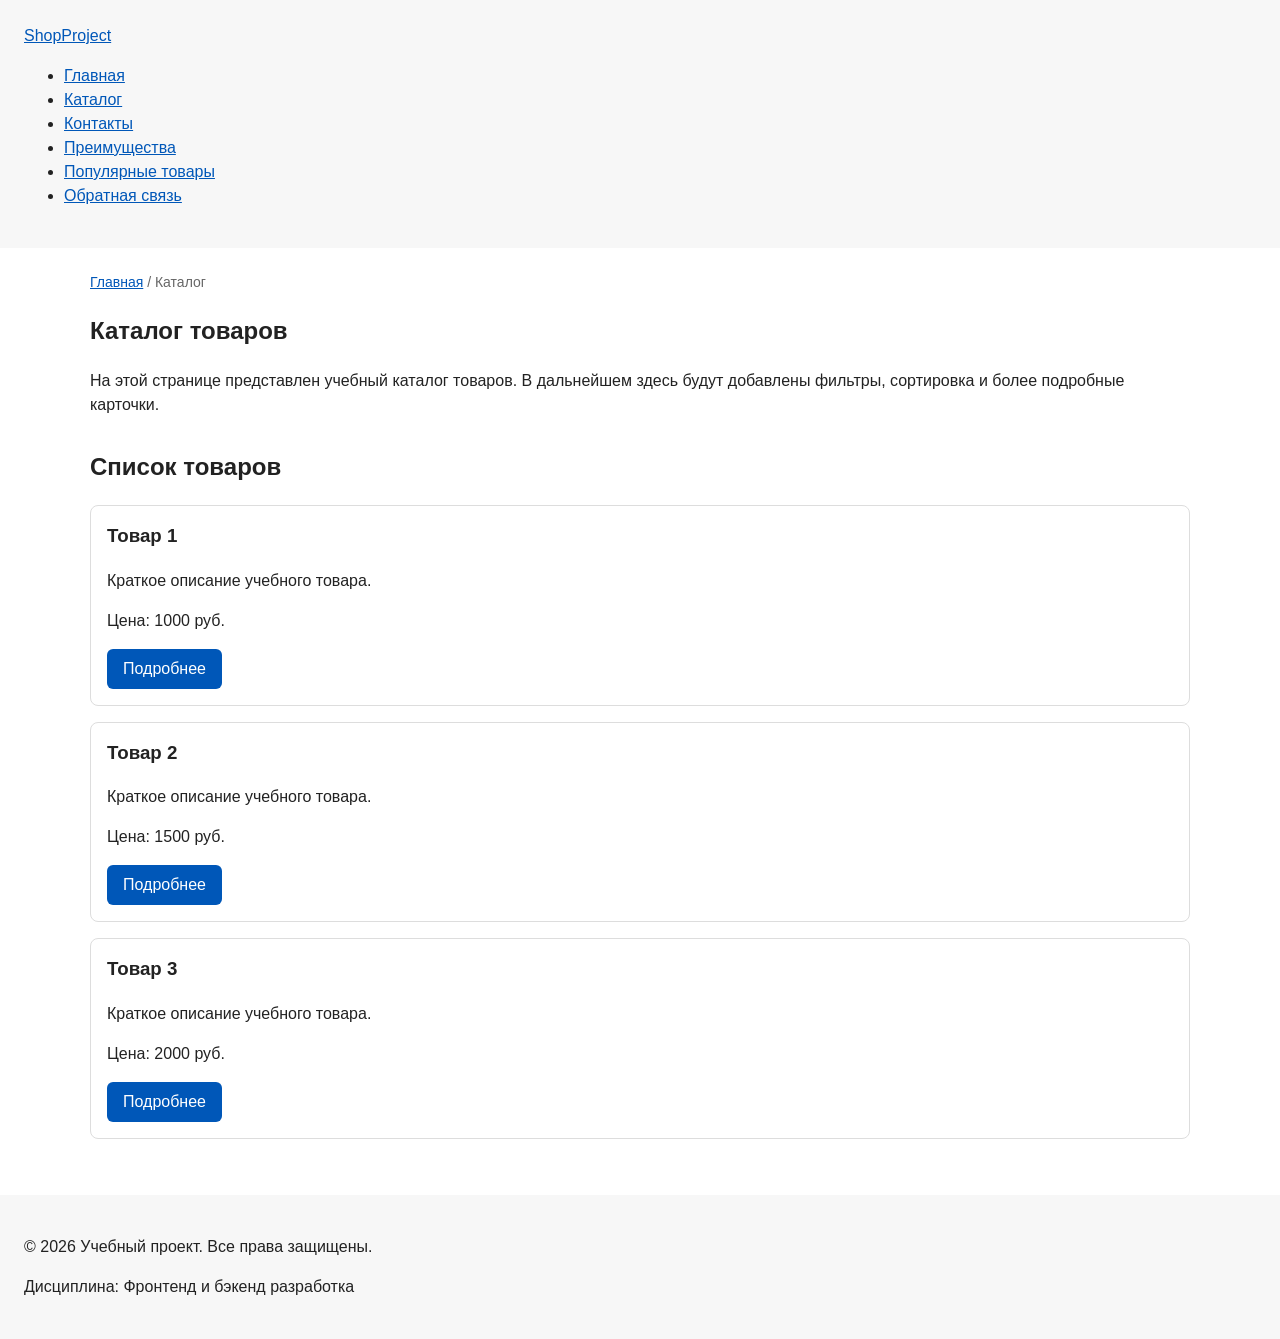
==== catalog.html @ 18386400 "feat: add multi-page structure navigation and anchors" ====
<!DOCTYPE html>
<html lang="ru">
<head>
  <meta charset="UTF-8">
  <meta name="viewport" content="width=device-width, initial-scale=1.0">
  <meta name="description" content="Каталог товаров учебного интернет-магазина.">
  <title>Каталог товаров — Учебный интернет-магазин</title>
  <link rel="stylesheet" href="css/style.css">
  <meta property="og:type" content="website">
<meta property="og:title" content="Учебный интернет-магазин">
<meta property="og:description" content="Учебный frontend-проект интернет-магазина.">
<meta property="og:image" content="https://vovelio.github.io/kr1-html-css-shop/images/preview.jpg">

</head>
<body>
  <header>
    <div class="site-header">
      <a class="site-logo" href="index.html">ShopProject</a>

      <nav class="site-nav" aria-label="Основная навигация">
        <ul class="site-nav__list">
          <li><a href="index.html">Главная</a></li>
          <li><a href="catalog.html">Каталог</a></li>
          <li><a href="contacts.html">Контакты</a></li>
          <li><a href="index.html#advantages">Преимущества</a></li>
          <li><a href="index.html#popular">Популярные товары</a></li>
          <li><a href="index.html#contacts">Обратная связь</a></li>
        </ul>
      </nav>
    </div>
  </header>

  <main>
    <nav class="breadcrumbs" aria-label="Хлебные крошки">
      <a href="index.html">Главная</a>
      <span>Каталог</span>
    </nav>

    <section class="section">
      <h1>Каталог товаров</h1>
      <p>
        На этой странице представлен учебный каталог товаров.
        В дальнейшем здесь будут добавлены фильтры, сортировка и более
        подробные карточки.
      </p>
    </section>

    <section class="section">
      <h2>Список товаров</h2>

      <article class="product-card">
        <h3>Товар 1</h3>
        <p>Краткое описание учебного товара.</p>
        <p>Цена: 1000 руб.</p>
        <a class="button" href="index.html#popular">Подробнее</a>
      </article>

      <article class="product-card">
        <h3>Товар 2</h3>
        <p>Краткое описание учебного товара.</p>
        <p>Цена: 1500 руб.</p>
        <a class="button" href="index.html#popular">Подробнее</a>
      </article>

      <article class="product-card">
        <h3>Товар 3</h3>
        <p>Краткое описание учебного товара.</p>
        <p>Цена: 2000 руб.</p>
        <a class="button" href="index.html#popular">Подробнее</a>
      </article>
    </section>
  </main>

  <footer>
    <p>&copy; 2026 Учебный проект. Все права защищены.</p>
    <p>Дисциплина: Фронтенд и бэкенд разработка</p>
  </footer>
</body>
</html>
---- css/style.css ----
/* ===============================
   1. Переменные проекта
   =============================== */

:root {
  /* Основные цвета проекта */
  --color-bg: #ffffff;
  --color-text: #222222;
  --color-muted: #666666;
  --color-primary: #0057b8;
  --color-primary-dark: #003f86;
  --color-border: #dddddd;
  --color-surface: #f7f7f7;
  --color-surface-accent: #eef5ff;
  --color-danger: #b00020;
  --color-success: #168a2f;
  --color-success-bg: #eefaf0;
  --color-white: #ffffff;

  /* Отступы */
  --space-xs: 4px;
  --space-sm: 8px;
  --space-md: 16px;
  --space-lg: 24px;
  --space-xl: 32px;

  /* Скругления */
  --radius-sm: 6px;
  --radius-md: 8px;
  --radius-lg: 12px;

  /* Размеры */
  --container-width: 1100px;
}


/* ===============================
   2. Базовые стили
   =============================== */

* {
  box-sizing: border-box;
}

body {
  margin: 0;
  font-family: Arial, sans-serif;
  line-height: 1.5;
  color: var(--color-text);
  background-color: var(--color-bg);
}

header,
main,
footer {
  padding: var(--space-lg);
}

header {
  background-color: var(--color-surface);
}

footer {
  background-color: var(--color-surface);
}

.breadcrumbs {
  max-width: var(--container-width);
  margin: 0 auto var(--space-md);
  font-size: 14px;
  color: var(--color-muted);
}

.breadcrumbs a {
  color: var(--color-primary);
}

.breadcrumbs span::before {
  content: " / ";
  color: var(--color-muted);
}

:target {
  outline: 2px dashed var(--color-primary);
  outline-offset: 4px;
}


/* ===============================
   3. Общие элементы интерфейса
   =============================== */

a {
  color: var(--color-primary);
}

a:hover {
  color: var(--color-primary-dark);
}

a:focus-visible {
  outline: 2px solid var(--color-primary);
  outline-offset: 3px;
}

.button {
  display: inline-block;
  padding: var(--space-sm) var(--space-md);
  color: var(--color-white);
  background-color: var(--color-primary);
  text-decoration: none;
  border: none;
  border-radius: var(--radius-sm);
  cursor: pointer;
}

.button:hover {
  background-color: var(--color-primary-dark);
}

.button:focus-visible {
  outline: 2px solid var(--color-primary);
  outline-offset: 3px;
}

.button:disabled {
  opacity: 0.6;
  cursor: not-allowed;
}


/* ===============================
   4. Компоненты страницы
   =============================== */

.hero {
  max-width: var(--container-width);
  margin: 0 auto var(--space-xl);
  padding: var(--space-xl) var(--space-lg);
  background-color: var(--color-surface-accent);
  border-radius: var(--radius-lg);
}

.section {
  max-width: var(--container-width);
  margin: 0 auto var(--space-xl);
}

.section h2 {
  margin-top: 0;
}

.product-card {
  margin-bottom: var(--space-md);
  padding: var(--space-md);
  border: 1px solid var(--color-border);
  border-radius: var(--radius-md);
  background-color: var(--color-bg);
}

.product-card:hover {
  border-color: var(--color-primary);
}

.product-card h3 {
  margin-top: 0;
}
.aside-info {
  max-width: var(--container-width);
  margin: 0 auto var(--space-xl);
  padding: var(--space-md);
  border-left: 4px solid var(--color-primary);
  background-color: var(--color-surface);
}

html {
  scroll-behavior: smooth;
}


/* ===============================
   5. Форма и модальное окно
   =============================== */

.order-dialog {
  width: min(100% - 32px, 560px);
  padding: var(--space-lg);
  border: none;
  border-radius: var(--radius-lg);
}

.order-dialog::backdrop {
  background-color: rgba(0, 0, 0, 0.5);
}

.form-field {
  margin-bottom: var(--space-md);
}

.form-field label {
  display: block;
  margin-bottom: var(--space-xs);
}

.form-field input,
.form-field select,
.form-field textarea {
  width: 100%;
  padding: 10px 12px;
  border: 1px solid var(--color-border);
  border-radius: var(--radius-sm);
  font: inherit;
}

.form-field input[type="checkbox"] {
  width: auto;
}

.form-field small {
  display: block;
  margin-top: var(--space-xs);
  color: var(--color-muted);
}

.form-field input:hover,
.form-field select:hover,
.form-field textarea:hover {
  border-color: var(--color-primary);
}

.form-field input:focus-visible,
.form-field select:focus-visible,
.form-field textarea:focus-visible,
.form-actions button:focus-visible {
  outline: 2px solid var(--color-primary);
  outline-offset: 3px;
}

[aria-invalid="true"] {
  border-color: var(--color-danger);
}

.success-message {
  max-width: var(--container-width);
  margin: var(--space-lg) auto;
  padding: var(--space-md);
  border-left: 4px solid var(--color-success);
  background-color: var(--color-success-bg);
}
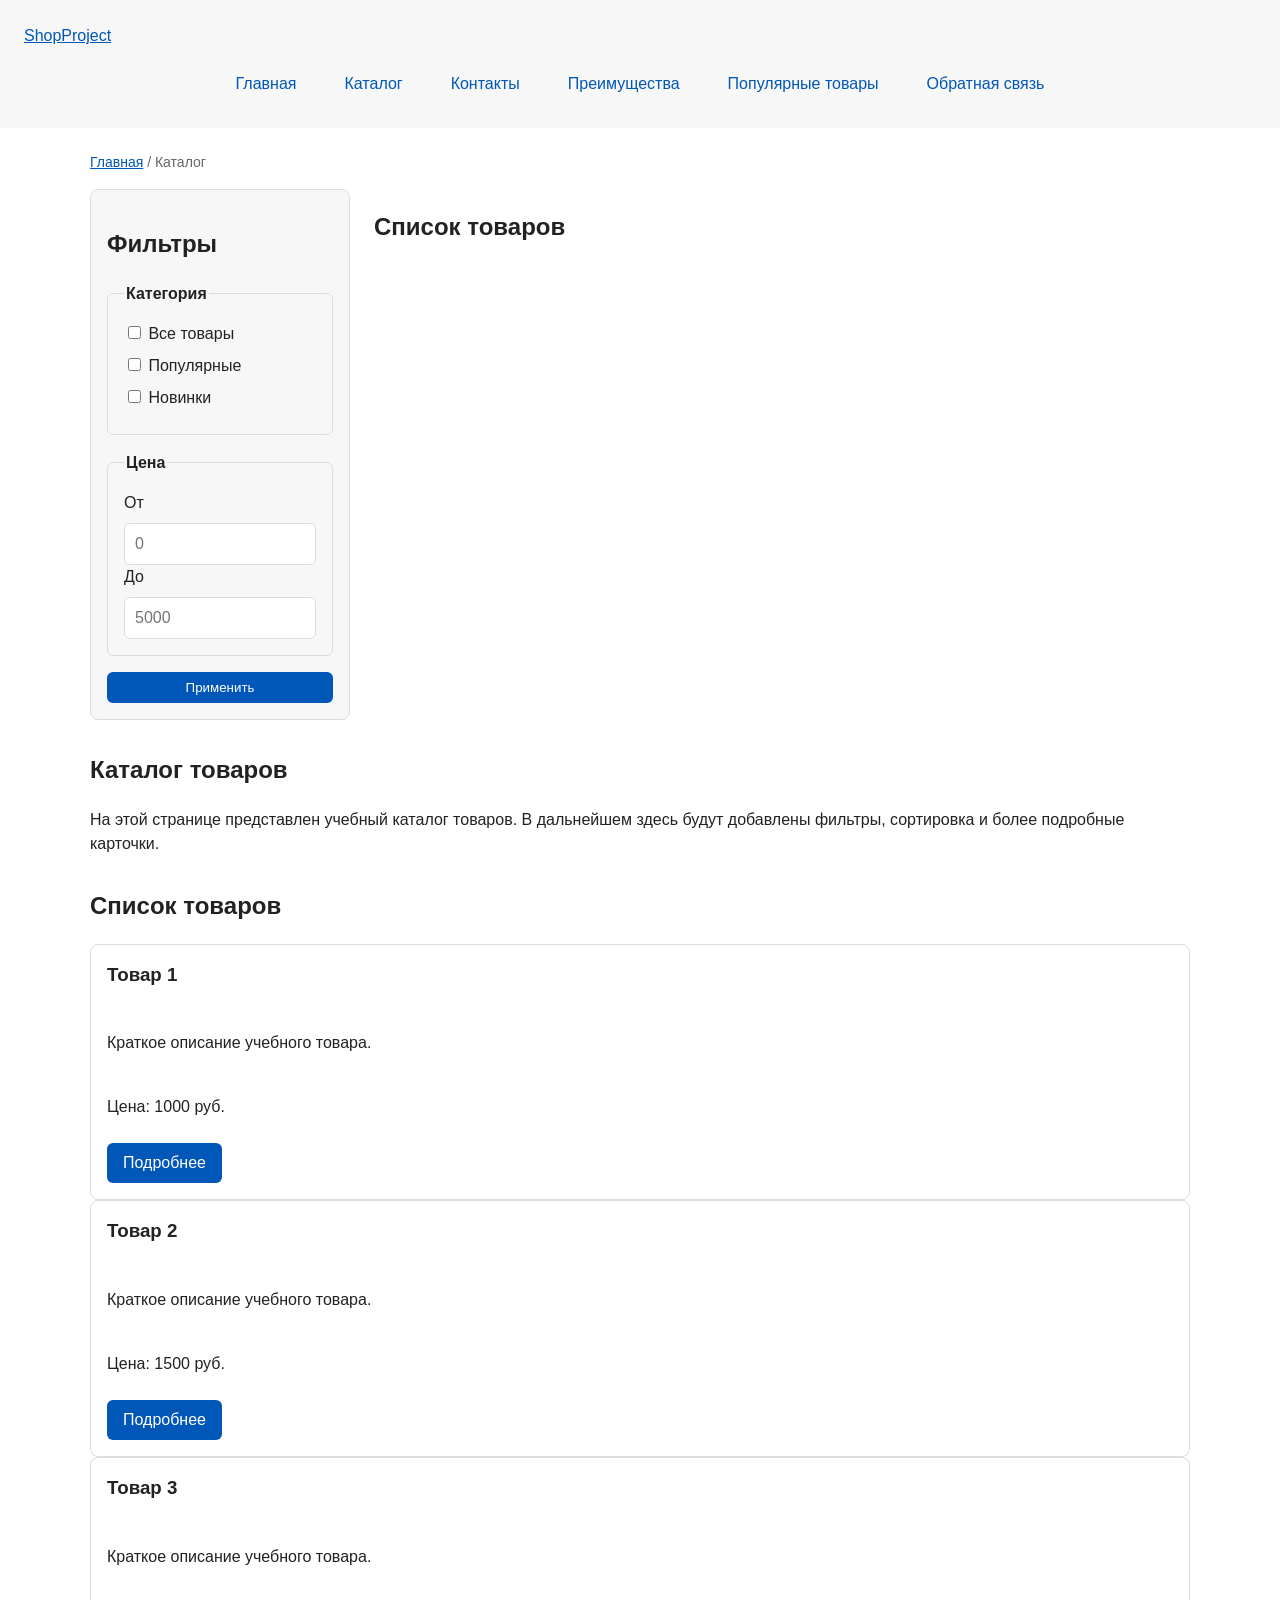
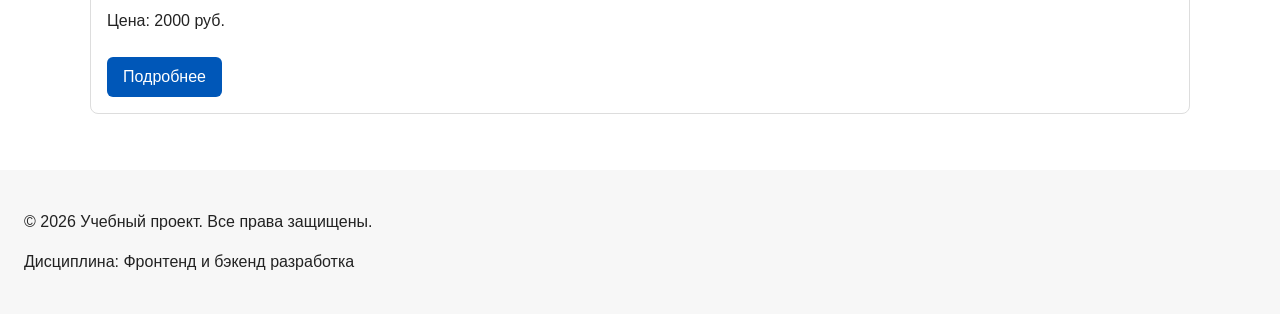
==== commit 9e3c94f8: "feat: add flex navigation and grid catalog layout" ====
--- a/catalog.html
+++ b/catalog.html
@@ -35,6 +35,52 @@
       <a href="index.html">Главная</a>
       <span>Каталог</span>
     </nav>
+<section class="catalog-layout">
+  <aside class="catalog-filters">
+    <h2>Фильтры</h2>
+
+    <form class="filters-form" action="#" method="get">
+      <fieldset>
+        <legend>Категория</legend>
+
+        <label>
+          <input type="checkbox" name="category" value="all">
+          Все товары
+        </label>
+
+        <label>
+          <input type="checkbox" name="category" value="popular">
+          Популярные
+        </label>
+
+        <label>
+          <input type="checkbox" name="category" value="new">
+          Новинки
+        </label>
+      </fieldset>
+
+      <fieldset>
+        <legend>Цена</legend>
+
+        <label for="price-from">От</label>
+        <input id="price-from" name="price-from" type="number" min="0" placeholder="0">
+
+        <label for="price-to">До</label>
+        <input id="price-to" name="price-to" type="number" min="0" placeholder="5000">
+      </fieldset>
+
+      <button class="button" type="submit">Применить</button>
+    </form>
+  </aside>
+
+  <section class="catalog-products">
+    <h2>Список товаров</h2>
+
+    <div class="products-grid">
+      <!-- Карточки товаров -->
+    </div>
+  </section>
+</section>
 
     <section class="section">
       <h1>Каталог товаров</h1>
--- a/css/style.css
+++ b/css/style.css
@@ -85,6 +85,35 @@
   outline-offset: 4px;
 }
 
+.filters-form {
+  display: grid;
+  gap: var(--space-md);
+}
+
+.filters-form fieldset {
+  margin: 0;
+  padding: var(--space-md);
+  border: 1px solid var(--color-border);
+  border-radius: var(--radius-sm);
+}
+
+.filters-form legend {
+  font-weight: 700;
+}
+
+.filters-form label {
+  display: block;
+  margin-bottom: var(--space-sm);
+}
+
+.filters-form input[type="number"] {
+  width: 100%;
+  padding: 8px 10px;
+  border: 1px solid var(--color-border);
+  border-radius: var(--radius-sm);
+  font: inherit;
+}
+
 
 /* ===============================
    3. Общие элементы интерфейса
@@ -128,6 +157,35 @@
   cursor: not-allowed;
 }
 
+.site-nav__list {
+  display: flex;
+  flex-wrap: wrap;
+  justify-content: center;
+  align-items: center;
+  gap: var(--space-md);
+  padding: 0;
+  margin: var(--space-md) 0 0;
+  list-style: none;
+}
+
+.site-nav__list a {
+  display: inline-block;
+  padding: var(--space-sm) var(--space-md);
+  color: var(--color-primary);
+  text-decoration: none;
+  border-radius: var(--radius-sm);
+}
+
+.site-nav__list a:hover {
+  color: var(--color-white);
+  background-color: var(--color-primary);
+}
+
+.products-grid {
+  display: grid;
+  grid-template-columns: repeat(3, 1fr);
+  gap: var(--space-lg);
+}
 
 /* ===============================
    4. Компоненты страницы
@@ -151,12 +209,42 @@
 }
 
 .product-card {
-  margin-bottom: var(--space-md);
+  display: flex;
+  flex-direction: column;
+  gap: var(--space-sm);
+  margin-bottom: 0;
   padding: var(--space-md);
   border: 1px solid var(--color-border);
   border-radius: var(--radius-md);
   background-color: var(--color-bg);
 }
+
+.product-card .button {
+  margin-top: auto;
+  align-self: flex-start;
+}
+
+.catalog-layout {
+  max-width: var(--container-width);
+  margin: 0 auto var(--space-xl);
+  display: grid;
+  grid-template-columns: 260px 1fr;
+  grid-template-areas: "filters products";
+  gap: var(--space-lg);
+}
+
+.catalog-filters {
+  grid-area: filters;
+  padding: var(--space-md);
+  border: 1px solid var(--color-border);
+  border-radius: var(--radius-md);
+  background-color: var(--color-surface);
+}
+
+.catalog-products {
+  grid-area: products;
+}
+
 
 .product-card:hover {
   border-color: var(--color-primary);
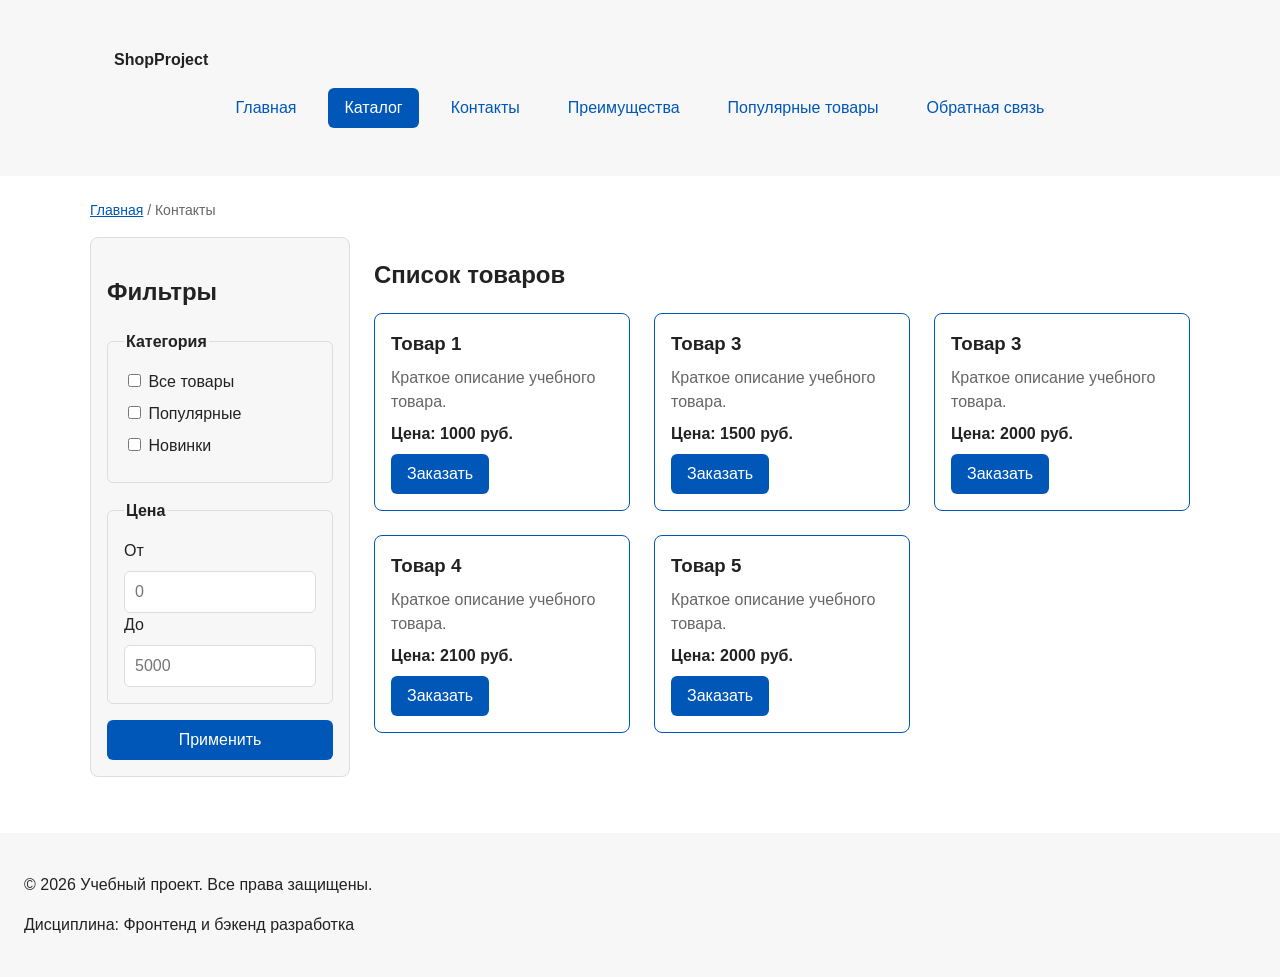
==== commit 2d804baa: "refactor: apply BEM naming to CSS classes" ====
--- a/catalog.html
+++ b/catalog.html
@@ -13,27 +13,48 @@
 
 </head>
 <body>
-  <header>
-    <div class="site-header">
-      <a class="site-logo" href="index.html">ShopProject</a>
+  <header class="site-header">
+  <div class="site-header__inner">
+    <a class="site-header__logo" href="index.html">ShopProject</a>
 
-      <nav class="site-nav" aria-label="Основная навигация">
-        <ul class="site-nav__list">
-          <li><a href="index.html">Главная</a></li>
-          <li><a href="catalog.html">Каталог</a></li>
-          <li><a href="contacts.html">Контакты</a></li>
-          <li><a href="index.html#advantages">Преимущества</a></li>
-          <li><a href="index.html#popular">Популярные товары</a></li>
-          <li><a href="index.html#contacts">Обратная связь</a></li>
-        </ul>
-      </nav>
-    </div>
-  </header>
+    <nav class="site-nav" aria-label="Основная навигация">
+      <ul class="site-nav__list">
+        <li class="site-nav__item">
+          <a class="site-nav__link " href="index.html">
+            Главная
+          </a>
+        </li>
+        <li class="site-nav__item">
+          <a class="site-nav__link site-nav__link--active" href="catalog.html">Каталог</a>
+        </li>
+        <li class="site-nav__item">
+          <a class="site-nav__link" href="contacts.html">Контакты</a>
+        </li>
+        <li class="site-nav__item">
+    <a class="site-nav__link" href="index.html#advantages">
+      Преимущества
+    </a>
+  </li>
+        <li class="site-nav__item">
+          <a class="site-nav__link" href="index.html#popular">
+            Популярные товары
+          </a>
+        </li>
+        <li class="site-nav__item">
+    <a class="site-nav__link" href="index.html#contacts">
+      Обратная связь
+    </a>
+  </li>
+      </ul>
+    </nav>
+  </div>
+</header>
+
 
   <main>
     <nav class="breadcrumbs" aria-label="Хлебные крошки">
-      <a href="index.html">Главная</a>
-      <span>Каталог</span>
+      <a class="breadcrumbs__link" href="index.html">Главная</a>
+      <span class="breadcrumbs__current">Контакты</span>
     </nav>
 <section class="catalog-layout">
   <aside class="catalog-filters">
@@ -69,7 +90,7 @@
         <input id="price-to" name="price-to" type="number" min="0" placeholder="5000">
       </fieldset>
 
-      <button class="button" type="submit">Применить</button>
+      <button class="button button--primary" type="submit">Применить</button>
     </form>
   </aside>
 
@@ -78,46 +99,74 @@
 
     <div class="products-grid">
       <!-- Карточки товаров -->
+       <article class="product-card product-card--featured">
+        <h3 class="product-card__title">Товар 1</h3>
+        <p class="product-card__description">Краткое описание учебного товара.</p>
+        <p class="product-card__price">Цена: 1000 руб.</p>
+        <button
+            class="button button--primary product-card__button"
+            type="button"
+            data-product="Товар 1"
+            >
+            Заказать
+        </button>
+        </article>
+
+      <article class="product-card product-card--featured">
+        <h3 class="product-card__title">Товар 3</h3>
+        <p class="product-card__description">Краткое описание учебного товара.</p>
+        <p class="product-card__price">Цена: 1500 руб.</p>
+        <button
+            class="button button--primary product-card__button"
+            type="button"
+            data-product="Товар 2"
+            >
+            Заказать
+        </button>
+        </article>
+
+      <article class="product-card product-card--featured">
+        <h3 class="product-card__title">Товар 3</h3>
+        <p class="product-card__description">Краткое описание учебного товара.</p>
+        <p class="product-card__price">Цена: 2000 руб.</p>
+        <button
+            class="button button--primary product-card__button"
+            type="button"
+            data-product="Товар 3"
+            >
+            Заказать
+        </button>
+        </article>
+        <article class="product-card product-card--featured">
+        <h3 class="product-card__title">Товар 4</h3>
+        <p class="product-card__description">Краткое описание учебного товара.</p>
+        <p class="product-card__price">Цена: 2100 руб.</p>
+        <button
+            class="button button--primary product-card__button"
+            type="button"
+            data-product="Товар 4"
+            >
+            Заказать
+        </button>
+        </article>
+        <article class="product-card product-card--featured">
+        <h3 class="product-card__title">Товар 5</h3>
+        <p class="product-card__description">Краткое описание учебного товара.</p>
+        <p class="product-card__price">Цена: 2000 руб.</p>
+        <button
+            class="button button--primary product-card__button"
+            type="button"
+            data-product="Товар 5"
+            >
+            Заказать
+        </button>
+        </article>
     </div>
   </section>
 </section>
-
-    <section class="section">
-      <h1>Каталог товаров</h1>
-      <p>
-        На этой странице представлен учебный каталог товаров.
-        В дальнейшем здесь будут добавлены фильтры, сортировка и более
-        подробные карточки.
-      </p>
-    </section>
-
-    <section class="section">
-      <h2>Список товаров</h2>
-
-      <article class="product-card">
-        <h3>Товар 1</h3>
-        <p>Краткое описание учебного товара.</p>
-        <p>Цена: 1000 руб.</p>
-        <a class="button" href="index.html#popular">Подробнее</a>
-      </article>
-
-      <article class="product-card">
-        <h3>Товар 2</h3>
-        <p>Краткое описание учебного товара.</p>
-        <p>Цена: 1500 руб.</p>
-        <a class="button" href="index.html#popular">Подробнее</a>
-      </article>
-
-      <article class="product-card">
-        <h3>Товар 3</h3>
-        <p>Краткое описание учебного товара.</p>
-        <p>Цена: 2000 руб.</p>
-        <a class="button" href="index.html#popular">Подробнее</a>
-      </article>
-    </section>
   </main>
 
-  <footer>
+  <footer class="site-footer">
     <p>&copy; 2026 Учебный проект. Все права защищены.</p>
     <p>Дисциплина: Фронтенд и бэкенд разработка</p>
   </footer>
--- a/css/style.css
+++ b/css/style.css
@@ -60,7 +60,7 @@
   background-color: var(--color-surface);
 }
 
-footer {
+.site-footer {
   background-color: var(--color-surface);
 }
 
@@ -71,11 +71,11 @@
   color: var(--color-muted);
 }
 
-.breadcrumbs a {
+.breadcrumbs__link {
   color: var(--color-primary);
 }
 
-.breadcrumbs span::before {
+.breadcrumbs__current::before {
   content: " / ";
   color: var(--color-muted);
 }
@@ -114,47 +114,20 @@
   font: inherit;
 }
 
-
-/* ===============================
-   3. Общие элементы интерфейса
-   =============================== */
-
-a {
-  color: var(--color-primary);
-}
-
-a:hover {
-  color: var(--color-primary-dark);
-}
-
-a:focus-visible {
-  outline: 2px solid var(--color-primary);
-  outline-offset: 3px;
-}
-
-.button {
-  display: inline-block;
-  padding: var(--space-sm) var(--space-md);
-  color: var(--color-white);
-  background-color: var(--color-primary);
+.site-header {
+  background-color: var(--color-surface);
+}
+
+.site-header__inner {
+  max-width: var(--container-width);
+  margin: 0 auto;
+  padding: var(--space-lg);
+}
+
+.site-header__logo {
+  font-weight: 700;
+  color: var(--color-text);
   text-decoration: none;
-  border: none;
-  border-radius: var(--radius-sm);
-  cursor: pointer;
-}
-
-.button:hover {
-  background-color: var(--color-primary-dark);
-}
-
-.button:focus-visible {
-  outline: 2px solid var(--color-primary);
-  outline-offset: 3px;
-}
-
-.button:disabled {
-  opacity: 0.6;
-  cursor: not-allowed;
 }
 
 .site-nav__list {
@@ -168,7 +141,17 @@
   list-style: none;
 }
 
-.site-nav__list a {
+.site-nav__link:hover {
+  color: var(--color-white);
+  background-color: var(--color-primary);
+}
+
+.site-nav__link:focus-visible {
+  outline: 2px solid var(--color-primary);
+  outline-offset: 3px;
+}
+
+.site-nav__link {
   display: inline-block;
   padding: var(--space-sm) var(--space-md);
   color: var(--color-primary);
@@ -176,10 +159,69 @@
   border-radius: var(--radius-sm);
 }
 
-.site-nav__list a:hover {
+.site-nav__link--active {
   color: var(--color-white);
   background-color: var(--color-primary);
 }
+
+
+
+/* ===============================
+   3. Общие элементы интерфейса
+   =============================== */
+
+a {
+  color: var(--color-primary);
+}
+
+a:hover {
+  color: var(--color-primary-dark);
+}
+
+a:focus-visible {
+  outline: 2px solid var(--color-primary);
+  outline-offset: 3px;
+}
+
+.button {
+  display: inline-block;
+  padding: var(--space-sm) var(--space-md);
+  border: none;
+  border-radius: var(--radius-sm);
+  font: inherit;
+  text-decoration: none;
+  cursor: pointer;
+}
+
+.button--primary {
+  color: var(--color-white);
+  background-color: var(--color-primary);
+}
+
+.button--primary:hover {
+  background-color: var(--color-primary-dark);
+  color: var(--color-white);
+}
+
+.button--secondary {
+  color: var(--color-primary);
+  background-color: transparent;
+  border: 1px solid var(--color-primary);
+}
+
+.button--secondary:hover {
+  color: var(--color-white);
+  background-color: var(--color-primary);
+}
+
+.button:disabled,
+.button--disabled {
+  opacity: 0.6;
+  cursor: not-allowed;
+}
+
+
+
 
 .products-grid {
   display: grid;
@@ -212,16 +254,10 @@
   display: flex;
   flex-direction: column;
   gap: var(--space-sm);
-  margin-bottom: 0;
   padding: var(--space-md);
   border: 1px solid var(--color-border);
   border-radius: var(--radius-md);
   background-color: var(--color-bg);
-}
-
-.product-card .button {
-  margin-top: auto;
-  align-self: flex-start;
 }
 
 .catalog-layout {
@@ -250,9 +286,37 @@
   border-color: var(--color-primary);
 }
 
-.product-card h3 {
-  margin-top: 0;
-}
+.product-card--featured {
+  border-color: var(--color-primary);
+}
+
+.product-card--discount {
+  border-color: var(--color-danger);
+}
+
+.product-card__title {
+  margin: 0;
+  color: var(--color-text);
+}
+.product-card__description {
+  margin: 0;
+  color: var(--color-muted);
+}
+
+.product-card__price {
+  margin: 0;
+  font-weight: 700;
+}
+
+.product-card--discount .product-card__price {
+  color: var(--color-danger);
+}
+
+.product-card__button {
+  margin-top: auto;
+  align-self: flex-start;
+}
+
 .aside-info {
   max-width: var(--container-width);
   margin: 0 auto var(--space-xl);
@@ -281,18 +345,18 @@
   background-color: rgba(0, 0, 0, 0.5);
 }
 
-.form-field {
+.order-form__field {
   margin-bottom: var(--space-md);
 }
 
-.form-field label {
+.order-form__label {
   display: block;
   margin-bottom: var(--space-xs);
 }
 
-.form-field input,
-.form-field select,
-.form-field textarea {
+.order-form__input,
+.order-form__select,
+.order-form__textarea {
   width: 100%;
   padding: 10px 12px;
   border: 1px solid var(--color-border);
@@ -300,28 +364,27 @@
   font: inherit;
 }
 
-.form-field input[type="checkbox"] {
-  width: auto;
-}
-
-.form-field small {
-  display: block;
-  margin-top: var(--space-xs);
-  color: var(--color-muted);
-}
-
-.form-field input:hover,
-.form-field select:hover,
-.form-field textarea:hover {
+.order-form__input:hover,
+.order-form__select:hover,
+.order-form__textarea:hover {
   border-color: var(--color-primary);
 }
 
-.form-field input:focus-visible,
-.form-field select:focus-visible,
-.form-field textarea:focus-visible,
-.form-actions button:focus-visible {
+.order-form__input:focus-visible,
+.order-form__select:focus-visible,
+.order-form__textarea:focus-visible {
   outline: 2px solid var(--color-primary);
   outline-offset: 3px;
+}
+
+.order-form__actions {
+  display: flex;
+  gap: var(--space-md);
+  margin-top: var(--space-lg);
+}
+
+.order-dialog__title {
+  margin-top: 0;
 }
 
 [aria-invalid="true"] {
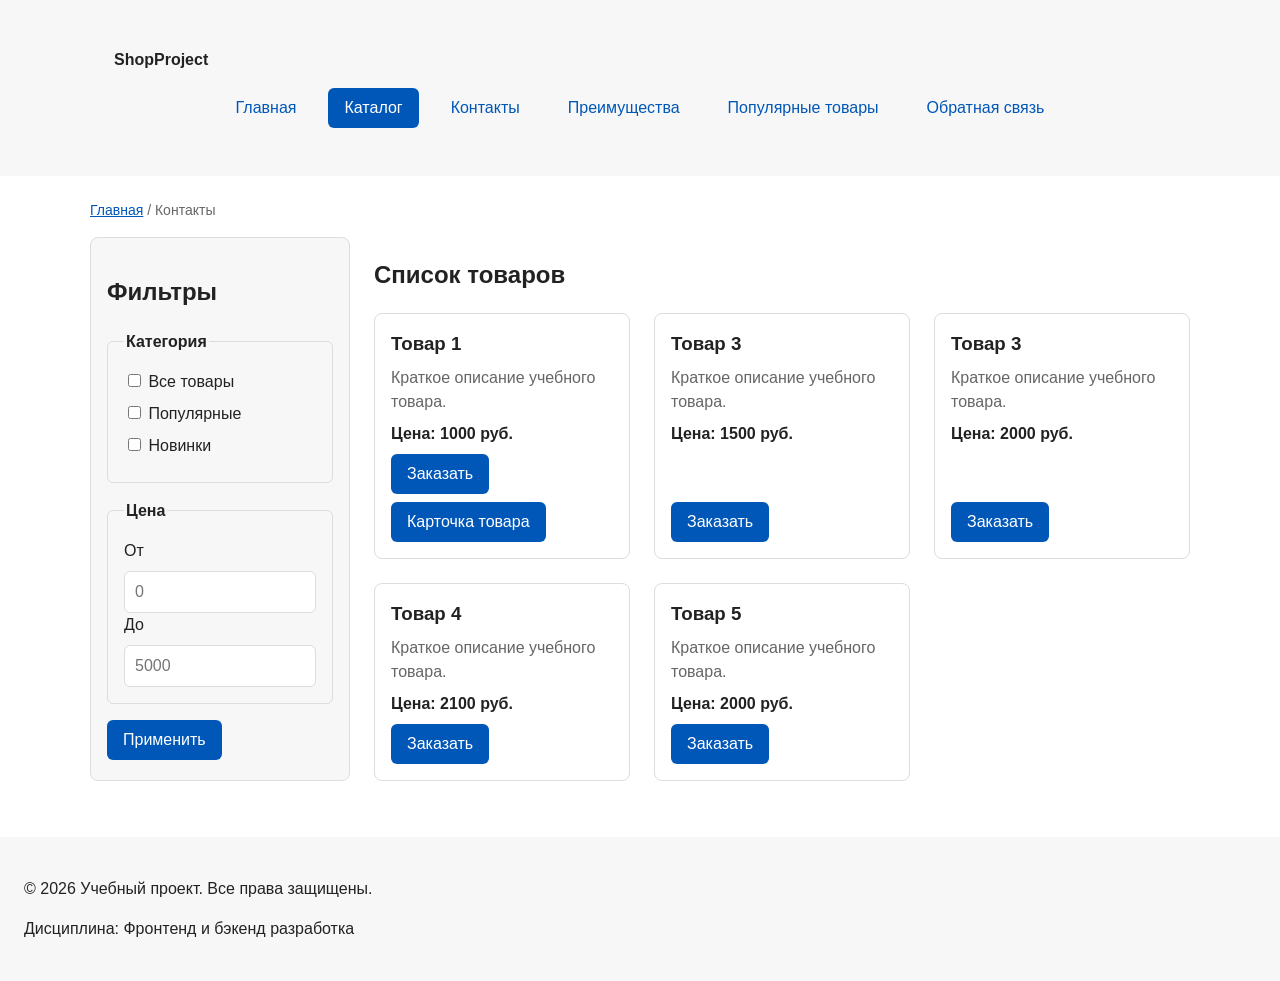
==== commit a8f5220c: "fix: fix hover in product card, product position in catalog" ====
--- a/catalog.html
+++ b/catalog.html
@@ -5,6 +5,7 @@
   <meta name="viewport" content="width=device-width, initial-scale=1.0">
   <meta name="description" content="Каталог товаров учебного интернет-магазина.">
   <title>Каталог товаров — Учебный интернет-магазин</title>
+  <script src="js/main.js" defer></script>
   <link rel="stylesheet" href="css/style.css">
   <meta property="og:type" content="website">
 <meta property="og:title" content="Учебный интернет-магазин">
@@ -99,7 +100,7 @@
 
     <div class="products-grid">
       <!-- Карточки товаров -->
-       <article class="product-card product-card--featured">
+       <article class="product-card">
         <h3 class="product-card__title">Товар 1</h3>
         <p class="product-card__description">Краткое описание учебного товара.</p>
         <p class="product-card__price">Цена: 1000 руб.</p>
@@ -110,9 +111,11 @@
             >
             Заказать
         </button>
-        </article>
-
-      <article class="product-card product-card--featured">
+        <a class="button button--primary" href="product.html">Карточка товара</a>
+
+        </article>
+
+      <article class="product-card">
         <h3 class="product-card__title">Товар 3</h3>
         <p class="product-card__description">Краткое описание учебного товара.</p>
         <p class="product-card__price">Цена: 1500 руб.</p>
@@ -125,7 +128,7 @@
         </button>
         </article>
 
-      <article class="product-card product-card--featured">
+      <article class="product-card">
         <h3 class="product-card__title">Товар 3</h3>
         <p class="product-card__description">Краткое описание учебного товара.</p>
         <p class="product-card__price">Цена: 2000 руб.</p>
@@ -137,7 +140,7 @@
             Заказать
         </button>
         </article>
-        <article class="product-card product-card--featured">
+        <article class="product-card">
         <h3 class="product-card__title">Товар 4</h3>
         <p class="product-card__description">Краткое описание учебного товара.</p>
         <p class="product-card__price">Цена: 2100 руб.</p>
@@ -149,7 +152,7 @@
             Заказать
         </button>
         </article>
-        <article class="product-card product-card--featured">
+        <article class="product-card">
         <h3 class="product-card__title">Товар 5</h3>
         <p class="product-card__description">Краткое описание учебного товара.</p>
         <p class="product-card__price">Цена: 2000 руб.</p>
@@ -170,5 +173,119 @@
     <p>&copy; 2026 Учебный проект. Все права защищены.</p>
     <p>Дисциплина: Фронтенд и бэкенд разработка</p>
   </footer>
+
+  <dialog class="order-dialog" id="order-dialog" aria-labelledby="order-dialog-title">
+  <h2 class="order-dialog__title" id="order-dialog-title">
+  Оформление заявки
+  </h2>
+
+  <form class="order-form" id="order-form" action="#" method="post" novalidate>
+    <input id="selected-product" name="selected-product" type="hidden">
+
+    <div class="order-form__field">
+    <label class="order-form__label" for="order-name">Имя</label>
+    <input
+      class="order-form__input"
+      id="order-name"
+      name="name"
+      type="text"
+      required
+    >
+  </div>
+
+
+    <div class="order-form__field">
+      <label class="order-form__label" for="order-email">E-mail</label>
+      <input
+        class="order-form__input"
+        id="order-email"
+        name="email"
+        type="email"
+        placeholder="example@mail.ru"
+        autocomplete="email"
+        required
+      >
+    </div>
+
+    <div class="order-form__field">
+      <label class="order-form__label" for="order-phone">Телефон</label>
+      <input
+        class="order-form__input"
+        id="order-phone"
+        name="phone"
+        type="tel"
+        inputmode="tel"
+        placeholder="+7 (900) 000-00-00"
+        pattern="^\+7 \(\d{3}\) \d{3}-\d{2}-\d{2}$"
+        required
+      >
+      <small>Формат: +7 (900) 000-00-00</small>
+    </div>
+
+    <div class="order-form__field">
+      <label class="order-form__label"  for="order-date">Дата связи</label>
+      <input
+        class="order-form__input"
+        id="order-date"
+        name="date"
+        type="date"
+      >
+    </div>
+
+    <div class="order-form__field">
+      <label class="order-form__label"  for="order-topic">Тема заявки</label>
+      <select class="order-form__select" id="order-topic" name="topic" required>
+        <option value="">Выберите тему</option>
+        <option value="product">Заказ товара</option>
+        <option value="consultation">Консультация</option>
+        <option value="delivery">Доставка</option>
+      </select>
+    </div>
+
+    <div class="order-form__field">
+      <label class="order-form__label"  for="order-comment">Комментарий</label>
+      <textarea
+        class="order-form__textarea"
+        id="order-comment"
+        name="comment"
+        rows="4"
+        placeholder="Укажите дополнительную информацию"
+      ></textarea>
+    </div>
+
+    <div class="order-form__field">
+      <label class="order-form__label" >
+        <input
+          id="order-agreement"
+          name="agreement"
+          type="checkbox"
+          required
+        >
+        Я согласен на обработку данных
+      </label>
+    </div>
+
+    <div class="order-form__actions">
+    <button 
+      class="button button--secondary" 
+        type="button"
+        id="close-order-dialog"
+        >
+  Закрыть
+</button>
+
+    <button class="button button--primary" type="submit">
+  Отправить заявку
+</button>
+
+  </div>
+
+  </form>
+</dialog>
+
+<p class="success-message" id="success-message" hidden>
+  Форма успешно отправлена!
+</p>
+
 </body>
 </html>
--- a/css/style.css
+++ b/css/style.css
@@ -196,6 +196,7 @@
 .button--primary {
   color: var(--color-white);
   background-color: var(--color-primary);
+  margin-right: auto;
 }
 
 .button--primary:hover {
@@ -220,7 +221,15 @@
   cursor: not-allowed;
 }
 
-
+.product {
+  max-width: var(--container-width);
+  margin: 0 auto var(--space-xl);
+
+  display: grid;
+  grid-template-columns: 1fr 1fr;
+  gap: var(--space-lg);
+  align-items: start;
+}
 
 
 .products-grid {
@@ -259,6 +268,12 @@
   border-radius: var(--radius-md);
   background-color: var(--color-bg);
 }
+.product__content {
+  padding: var(--space-lg);
+  border: 1px solid var(--color-primary);
+  border-radius: var(--radius-md);
+  background-color: var(--color-bg);
+}
 
 .catalog-layout {
   max-width: var(--container-width);
@@ -317,6 +332,28 @@
   align-self: flex-start;
 }
 
+.product-table {
+  width: 100%;
+  border-collapse: collapse;
+  margin-top: var(--space-md);
+}
+
+.product-table th,
+.product-table td {
+  padding: var(--space-sm) var(--space-md);
+  border: 1px solid var(--color-border);
+  text-align: left;
+}
+
+.product-table th {
+  background-color: var(--color-surface);
+}
+
+.product-table caption {
+  margin-bottom: var(--space-sm);
+  font-weight: 700;
+  text-align: left;
+}
 .aside-info {
   max-width: var(--container-width);
   margin: 0 auto var(--space-xl);
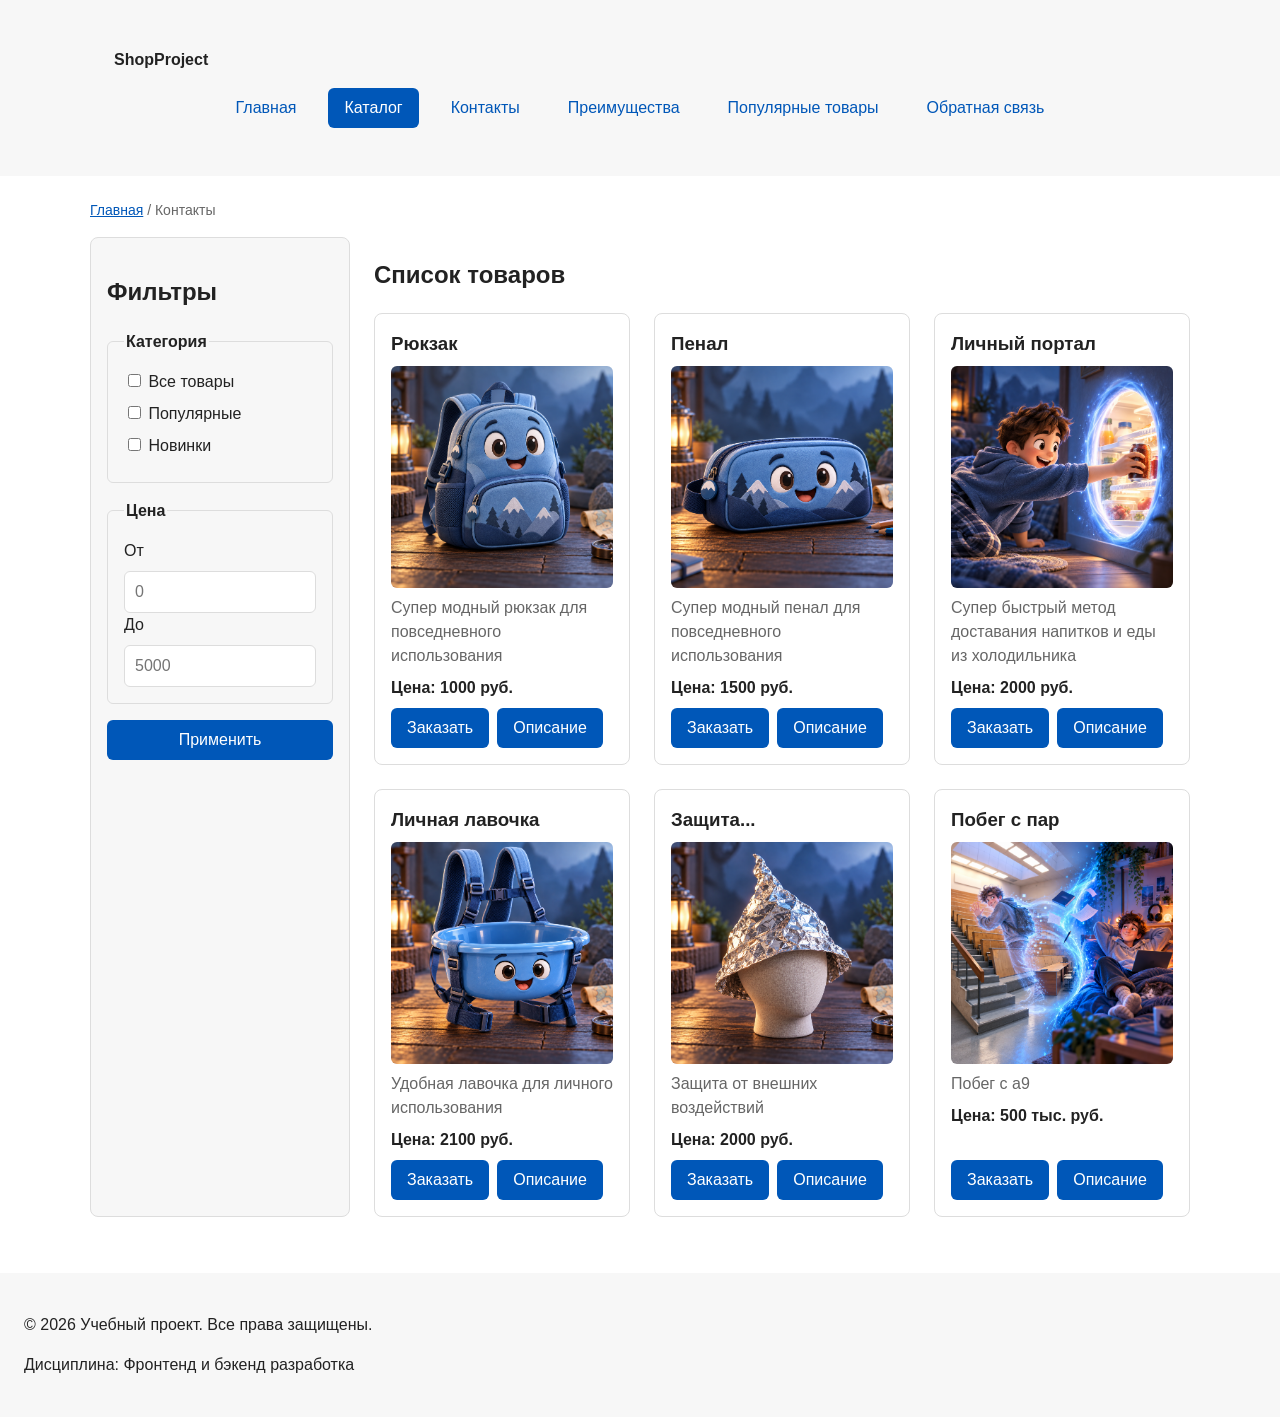
==== commit c9e6e40b: "feat: remake product cards" ====
--- a/catalog.html
+++ b/catalog.html
@@ -101,68 +101,120 @@
     <div class="products-grid">
       <!-- Карточки товаров -->
        <article class="product-card">
-        <h3 class="product-card__title">Товар 1</h3>
-        <p class="product-card__description">Краткое описание учебного товара.</p>
+        <h3 class="product-card__title">Рюкзак</h3>
+        <img class="product-card__image" src="images/backpack.png" alt="Изображение товара Рюкзак">
+        <p class="product-card__description">Супер модный рюкзак для повседневного использования</p>
         <p class="product-card__price">Цена: 1000 руб.</p>
-        <button
-            class="button button--primary product-card__button"
-            type="button"
-            data-product="Товар 1"
-            >
-            Заказать
-        </button>
-        <a class="button button--primary" href="product.html">Карточка товара</a>
-
+        <div class="product-card__actions">
+          <button
+            class="button button--primary product-card__button"
+            type="button"
+            data-product="backpack"
+          >
+            Заказать
+          </button>
+
+          <a class="button button--primary" href="product.html">
+            Описание
+          </a>
+        </div>
         </article>
 
       <article class="product-card">
-        <h3 class="product-card__title">Товар 3</h3>
-        <p class="product-card__description">Краткое описание учебного товара.</p>
+        <h3 class="product-card__title">Пенал</h3>
+        <img class="product-card__image" src="images/pencil-case.png" alt="Изображение товара Пенал">
+        <p class="product-card__description">Супер модный пенал для повседневного использования</p>
         <p class="product-card__price">Цена: 1500 руб.</p>
-        <button
-            class="button button--primary product-card__button"
-            type="button"
-            data-product="Товар 2"
-            >
-            Заказать
-        </button>
+        <div class="product-card__actions">
+          <button
+            class="button button--primary product-card__button"
+            type="button"
+            data-product="backpack"
+          >
+            Заказать
+          </button>
+
+          <a class="button button--primary" href="product.html">
+            Описание
+          </a>
+        </div>
         </article>
 
       <article class="product-card">
-        <h3 class="product-card__title">Товар 3</h3>
-        <p class="product-card__description">Краткое описание учебного товара.</p>
+        <h3 class="product-card__title">Личный портал</h3>
+        <img class="product-card__image" src="images/portal.png" alt="Изображение товара Личный портал в холодильник">
+        <p class="product-card__description">Супер быстрый метод доставания напитков и еды из холодильника</p>
         <p class="product-card__price">Цена: 2000 руб.</p>
-        <button
-            class="button button--primary product-card__button"
-            type="button"
-            data-product="Товар 3"
-            >
-            Заказать
-        </button>
+        <div class="product-card__actions">
+          <button
+            class="button button--primary product-card__button"
+            type="button"
+            data-product="portal"
+          >
+            Заказать
+          </button>
+
+          <a class="button button--primary" href="product.html">
+            Описание
+          </a>
+        </div>
         </article>
         <article class="product-card">
-        <h3 class="product-card__title">Товар 4</h3>
-        <p class="product-card__description">Краткое описание учебного товара.</p>
+        <h3 class="product-card__title">Личная лавочка</h3>
+        <img class="product-card__image" src="images/personal-bench.png" alt="Изображение товара Личная лавочка">
+        <p class="product-card__description">Удобная лавочка для личного использования</p>
         <p class="product-card__price">Цена: 2100 руб.</p>
-        <button
-            class="button button--primary product-card__button"
-            type="button"
-            data-product="Товар 4"
-            >
-            Заказать
-        </button>
+        <div class="product-card__actions">
+          <button
+            class="button button--primary product-card__button"
+            type="button"
+            data-product="personal-bench"
+          >
+            Заказать
+          </button>
+
+          <a class="button button--primary" href="product.html">
+            Описание
+          </a>
+        </div>
         </article>
         <article class="product-card">
-        <h3 class="product-card__title">Товар 5</h3>
-        <p class="product-card__description">Краткое описание учебного товара.</p>
+        <h3 class="product-card__title">Защита...</h3>
+        <img class="product-card__image" src="images/aluminum-cap.png" alt="Изображение товара Защита от внешних воздействий">
+        <p class="product-card__description">Защита от внешних воздействий</p>
         <p class="product-card__price">Цена: 2000 руб.</p>
-        <button
-            class="button button--primary product-card__button"
-            type="button"
-            data-product="Товар 5"
-            >
-            Заказать
-        </button>
+        <div class="product-card__actions">
+          <button
+            class="button button--primary product-card__button"
+            type="button"
+            data-product="aluminum-cap"
+          >
+            Заказать
+          </button>
+
+          <a class="button button--primary" href="product.html">
+            Описание
+          </a>
+        </div>
+        </article>
+        <article class="product-card">
+        <h3 class="product-card__title">Побег с пар</h3>
+        <img class="product-card__image" src="images/leave.png" alt="Изображение товара Побег с пар">
+        <p class="product-card__description">Побег с а9</p>
+        <p class="product-card__price">Цена: 500 тыс. руб.</p>
+        <div class="product-card__actions">
+          <button
+            class="button button--primary product-card__button"
+            type="button"
+            data-product="leave"
+          >
+            Заказать
+          </button>
+
+          <a class="button button--primary" href="product.html">
+            Описание
+          </a>
+        </div>
         </article>
     </div>
   </section>
--- a/css/style.css
+++ b/css/style.css
@@ -196,7 +196,6 @@
 .button--primary {
   color: var(--color-white);
   background-color: var(--color-primary);
-  margin-right: auto;
 }
 
 .button--primary:hover {
@@ -328,8 +327,21 @@
 }
 
 .product-card__button {
+  align-self: flex-start;
+}
+
+.product-card__actions {
   margin-top: auto;
-  align-self: flex-start;
+  display: flex;
+  flex-direction: row;
+  align-items: flex-start;
+  gap: var(--space-sm);
+}
+
+.product-card__image{
+  width: 100%;
+  height: auto;
+  border-radius: var(--radius-sm);
 }
 
 .product-table {
@@ -382,6 +394,10 @@
   background-color: rgba(0, 0, 0, 0.5);
 }
 
+.order-form {
+  max-width: 600px;
+}
+
 .order-form__field {
   margin-bottom: var(--space-md);
 }
@@ -401,6 +417,15 @@
   font: inherit;
 }
 
+.order-form__input,
+.order-form__select {
+  height: 44px;
+}
+
+.order-form__select {
+  background-color: var(--color-bg);
+}
+
 .order-form__input:hover,
 .order-form__select:hover,
 .order-form__textarea:hover {
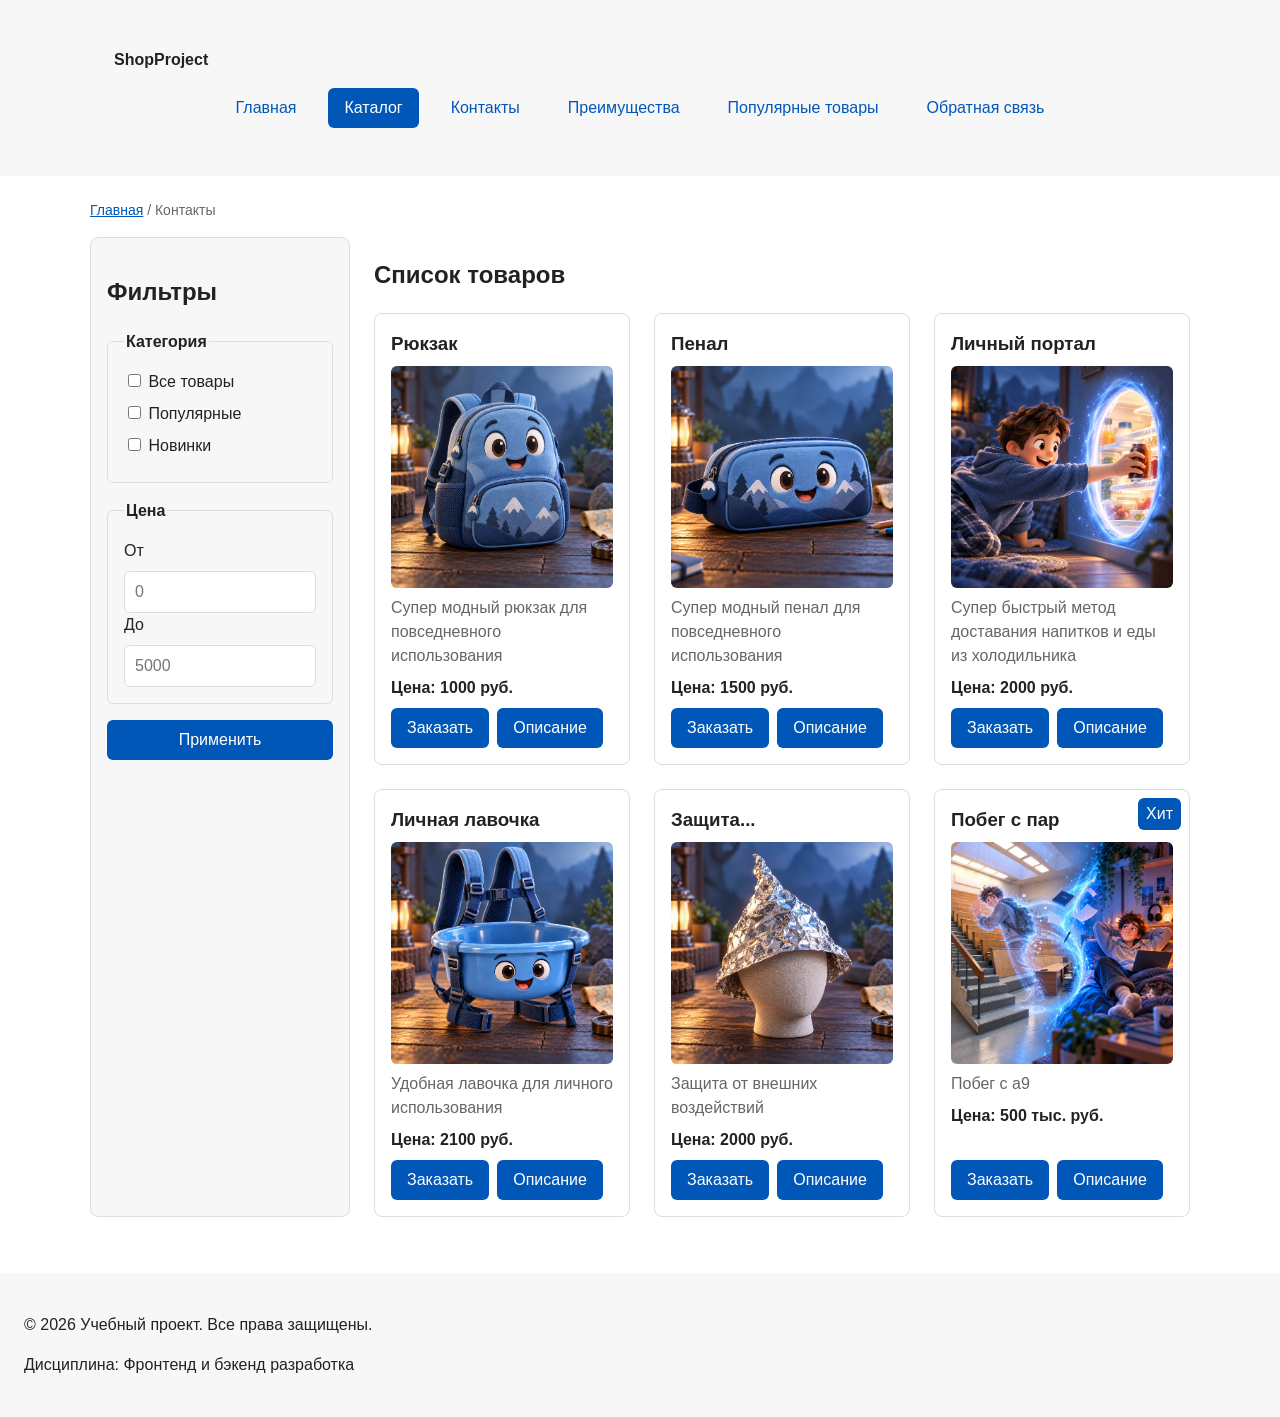
==== commit e7201a7f: "fix: prepare HTML CSS project for submission" ====
--- a/catalog.html
+++ b/catalog.html
@@ -42,7 +42,7 @@
           </a>
         </li>
         <li class="site-nav__item">
-    <a class="site-nav__link" href="index.html#contacts">
+    <a class="site-nav__link" href="contacts.html#contacts">
       Обратная связь
     </a>
   </li>
@@ -198,6 +198,7 @@
         </div>
         </article>
         <article class="product-card">
+          <span class="product-card__badge">Хит</span>
         <h3 class="product-card__title">Побег с пар</h3>
         <img class="product-card__image" src="images/leave.png" alt="Изображение товара Побег с пар">
         <p class="product-card__description">Побег с а9</p>
--- a/css/style.css
+++ b/css/style.css
@@ -259,6 +259,7 @@
 }
 
 .product-card {
+  position: relative;
   display: flex;
   flex-direction: column;
   gap: var(--space-sm);
@@ -284,6 +285,7 @@
 }
 
 .catalog-filters {
+  position: sticky;
   grid-area: filters;
   padding: var(--space-md);
   border: 1px solid var(--color-border);
@@ -295,6 +297,17 @@
   grid-area: products;
 }
 
+.product-card__badge {
+  position: absolute;
+  top: var(--space-sm);
+  right: var(--space-sm);
+  z-index: 1;
+
+  padding: 4px 8px;
+  color: var(--color-white);
+  background-color: var(--color-primary);
+  border-radius: var(--radius-sm);
+}
 
 .product-card:hover {
   border-color: var(--color-primary);
@@ -383,6 +396,54 @@
    5. Форма и модальное окно
    =============================== */
 
+
+.contact-form {
+  max-width: 600px;
+}
+
+.contact-form__field {
+  margin-bottom: var(--space-md);
+}
+
+.contact-form__label {
+  display: block;
+  margin-bottom: var(--space-xs);
+}
+
+.contact-form__input,
+.contact-form__select,.contact-form__textarea {
+  width: 100%;
+  padding: 10px 12px;
+  border: 1px solid var(--color-border);
+  border-radius: var(--radius-sm);
+  font: inherit;
+}
+
+.contact-form__input,
+.contact-form__select {
+  height: 44px;
+} 
+
+.contact-form__select {
+  background-color: var(--color-bg);
+}
+
+.contact-form__input:hover,
+.contact-form__select:hover,
+.contact-form__textarea:hover {
+  border-color: var(--color-primary);
+}
+
+.contact-form__input:focus-visible,
+.contact-form__select:focus-visible,
+.contact-form__textarea:focus-visible {
+  outline: 2px solid var(--color-primary);
+  outline-offset: 3px;
+}
+
+.catalog-filters__title {
+  margin-top: 0;
+}
 .order-dialog {
   width: min(100% - 32px, 560px);
   padding: var(--space-lg);
